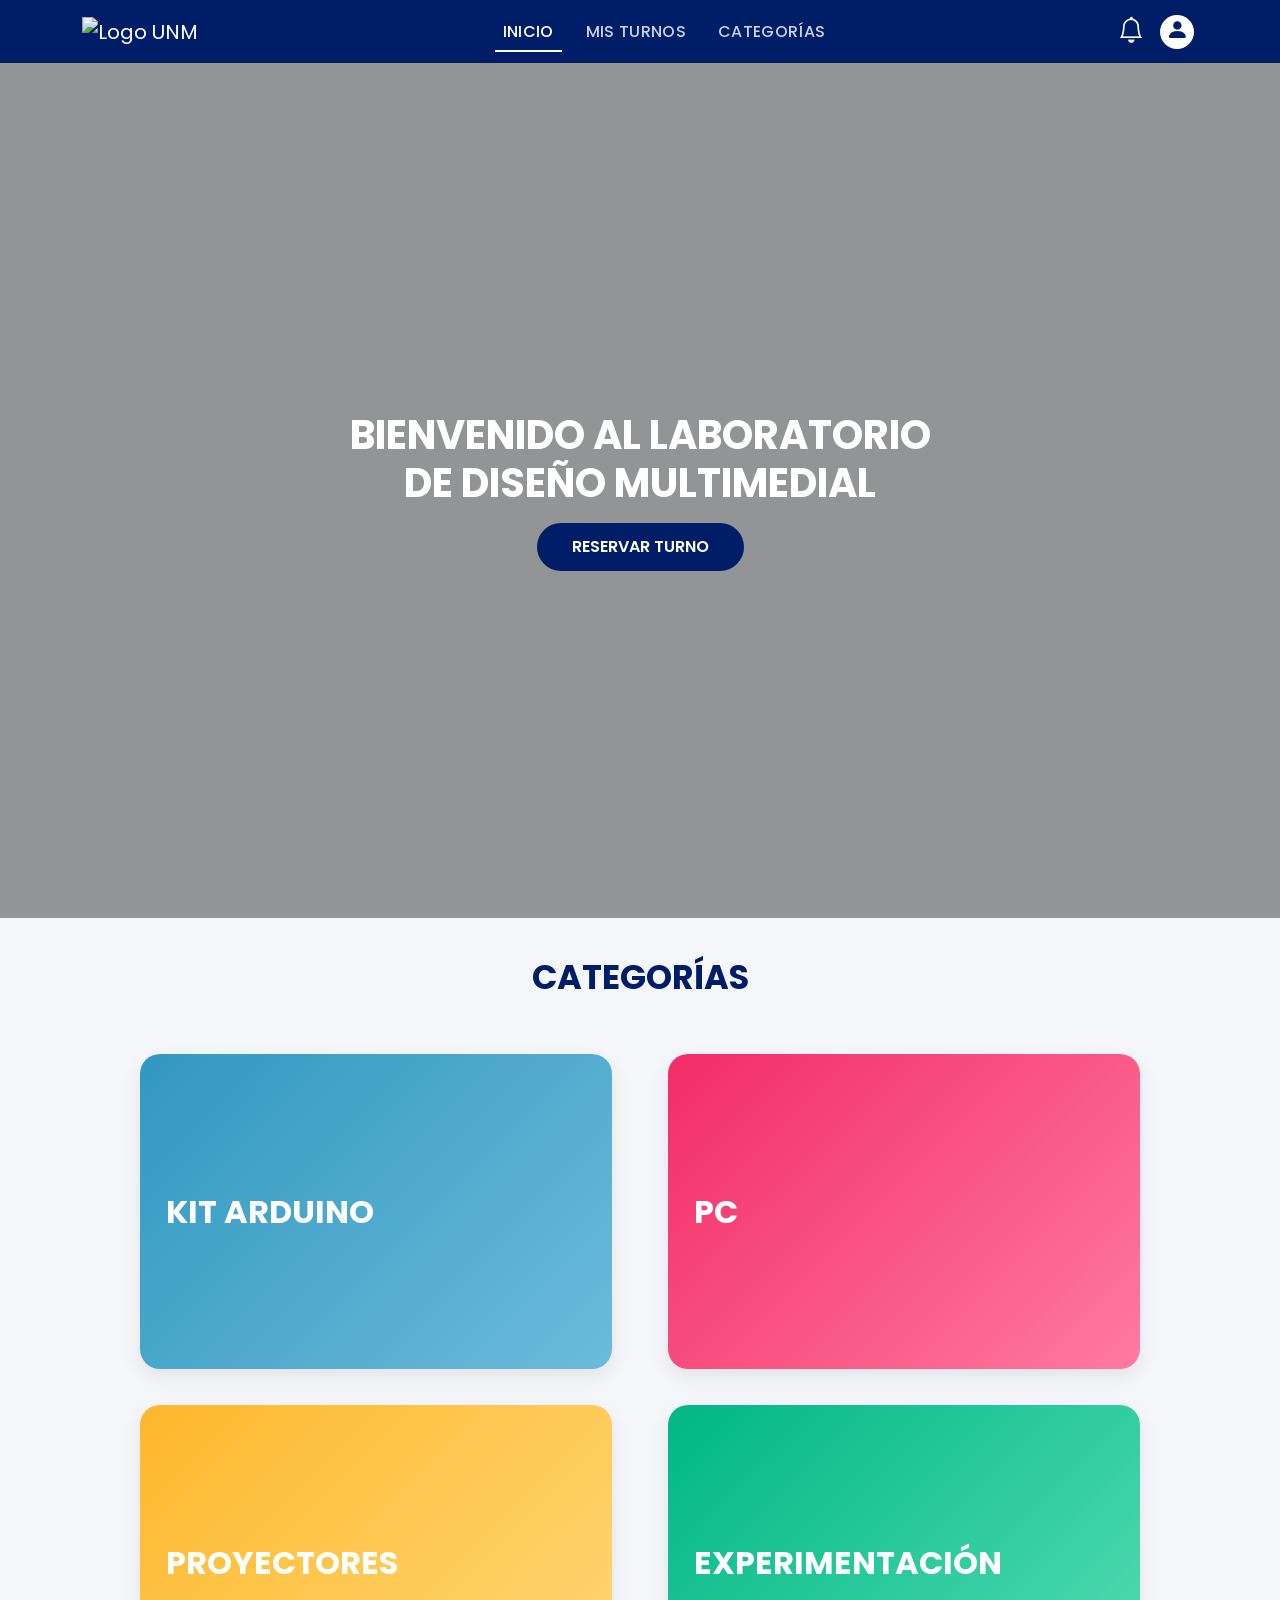
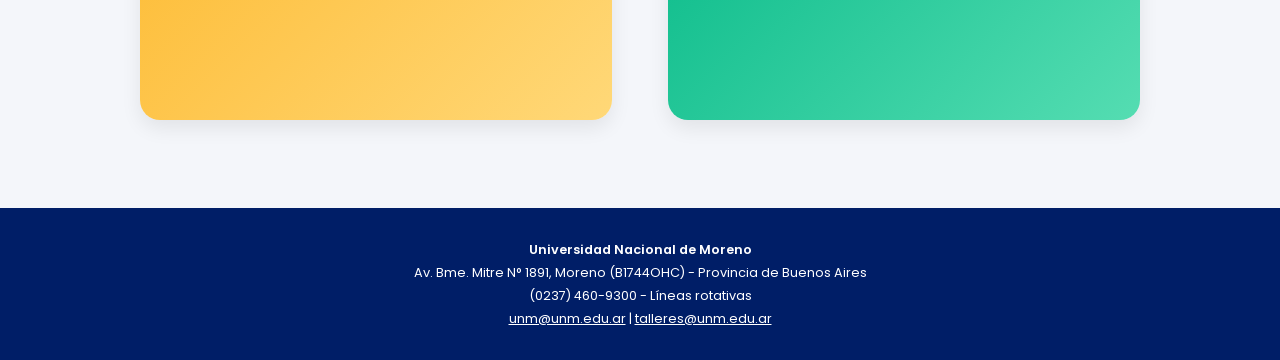
==== index.html @ c39b9533 "Add files via upload" ====
<!DOCTYPE html>
<html lang="es">

<head>
    <meta charset="UTF-8">
    <meta name="viewport" content="width=device-width, initial-scale=1.0">
    <!-- CSS de Bootstrap 5.3 -->
    <link href="https://cdn.jsdelivr.net/npm/bootstrap@5.3.3/dist/css/bootstrap.min.css" rel="stylesheet"
        integrity="sha384-QWTKZyjpPEjISv5WaRU9OFeRpok6YctnYmDr5pNlyT2bRjXh0JMhjY6hW+ALEwIH" crossorigin="anonymous">
    <!-- Bootstrap Icons -->
    <link rel="stylesheet" href="https://cdn.jsdelivr.net/npm/bootstrap-icons@1.11.3/font/bootstrap-icons.min.css">
    <!-- Tu archivo CSS personalizado -->
    <link rel="stylesheet" href="style.css">
    <link rel="preconnect" href="https://fonts.googleapis.com">
    <link rel="preconnect" href="https://fonts.gstatic.com" crossorigin>
    <link href="https://fonts.googleapis.com/css2?family=Poppins:wght@300;400;500;600;700&display=swap"
        rel="stylesheet">

    <title>UNM Talleres</title>
</head>

<body>

    <!-- Navbar principal -->
    <nav class="navbar navbar-expand-lg navbar-dark bg-primary">
        <div class="container">
            <!-- 1. Logo -->
            <a class="navbar-brand" href="index.html">
                <img src="img/logo-01.webp" alt="Logo UNM" class="logo">
            </a>

            <!-- Iconos de notificaciones y usuario: quedan fuera del menú hamburguesa -->
            <div class="nav-iconos d-flex align-items-center ms-auto order-lg-3">
                <!-- Notificaciones -->
                <div class="dropdown" id="dropdownNotif">
                    <button type="button" class="nav-link dropdown-toggle position-relative d-flex align-items-center text-white" id="btnCampana" data-bs-toggle="dropdown" data-bs-auto-close="outside"
                        aria-expanded="false" aria-label="Notificaciones">
                        <i class="bi bi-bell icono-notificacion"></i>
                        <span class="badge-notif d-none" id="badgeNotif">0</span>
                    </button>
                    <div class="dropdown-menu dropdown-menu-end menu-notificaciones">
                        <div class="notif-cabecera">
                            <span>Notificaciones</span>
                            <button type="button" id="btnBorrarNotif" class="btn-borrar-notif">Borrar todas</button>
                        </div>
                        <div id="listaNotif" class="notif-lista"></div>
                    </div>
                </div>

                <!-- Usuario -->
                <div class="dropdown">
                    <button type="button" class="nav-link dropdown-toggle d-flex align-items-center text-white"
                        data-bs-toggle="dropdown" aria-expanded="false" aria-label="Menú de usuario">
                        <!-- Ícono de perfil dentro de un círculo -->
                        <div class="user-circle">
                            <i class="bi bi-person-fill icono-perfil"></i>
                        </div>
                    </button>
                    <ul class="dropdown-menu dropdown-menu-end">
                        <li><span class="dropdown-item disabled" aria-disabled="true">Editar perfil (próximamente)</span></li>
                        <li>
                            <hr class="dropdown-divider">
                        </li>
                        <li><a class="dropdown-item" href="./inicio/inicio.html" data-cerrar-sesion>Cerrar Sesión</a></li>
                    </ul>
                </div>
            </div>

            <!-- Botón hamburguesa para dispositivos móviles -->
            <button class="navbar-toggler ms-2" type="button" data-bs-toggle="collapse" data-bs-target="#navbarNav"
                aria-controls="navbarNav" aria-expanded="false" aria-label="Abrir menú de navegación">
                <span class="navbar-toggler-icon"></span>
            </button>

            <div class="collapse navbar-collapse" id="navbarNav">
                <!-- Enlaces principales (Centrados) -->
                <ul class="navbar-nav gap-3 mx-auto mb-2 mb-lg-0">
                    <li class="nav-item">
                        <a class="nav-link opcion-nav" href="index.html" aria-current="page">INICIO</a>
                    </li>
                    <li class="nav-item">
                        <a class="nav-link opcion-nav" href="turnos.html">MIS TURNOS</a>
                    </li>
                    <li class="nav-item">
                        <a class="nav-link opcion-nav" href="#categorias">CATEGORÍAS</a>
                    </li>
                </ul>
            </div>
        </div>
    </nav>
    <header>
        <!-- Seccion Hero con imagen de fondo y texto superpuesto -->
        <div class="hero-section">
            <div class="container text-center text-white">
                <h1 class="fw-bold mb-3">BIENVENIDO AL LABORATORIO <br>DE DISEÑO MULTIMEDIAL</h1>
                <a href="#categorias" class="btn btn-custom-reservar">RESERVAR TURNO</a>
            </div>
        </div>
    </header>

    <main class="container my-4 pb-3 pt-3" id="categorias">
        <div class="row mb-5">
            <div class="col-12 text-center">
                <h2>CATEGORÍAS</h2>
            </div>
        </div>

        <!-- Las 4 cards se generan desde javascript.js (CATEGORIAS) -->
        <div class="row g-3 g-lg-4 justify-content-center cat-grilla" id="contenedor-categorias"></div>
    </main>

    <!-- Modal / Pop-up de Reserva
         Pasos: Turno → (Insumos, solo Experimentación) → Términos → Confirmación -->
    <div class="modal fade" id="modalReserva" tabindex="-1" aria-labelledby="modal-titulo" aria-hidden="true">
        <div class="modal-dialog modal-dialog-centered modal-lg">
            <div class="modal-content border-0 shadow-lg" style="border-radius: 20px; padding: 20px;">

                <div class="modal-header border-0 pb-0">
                    <ol class="stepper list-unstyled d-flex flex-wrap gap-3 mb-0" id="stepper"></ol>
                    <button type="button" class="btn-close" data-bs-dismiss="modal" aria-label="Cerrar"></button>
                </div>

                <div class="modal-body">

                    <!-- PASO: día, horario y cantidad -->
                    <div id="paso-turno">
                        <div class="row align-items-center g-4">
                            <!-- Acá se inserta la imagen de la categoría -->
                            <div class="col-md-4">
                                <div id="modal-imagen"></div>
                            </div>

                            <div class="col-md-8">
                                <h3 id="modal-titulo" class="modal-titulo-cat"></h3>
                                <p id="modal-descripcion" class="modal-descripcion"></p>

                                <label for="input-fecha" class="etiqueta-modal">Fecha</label>
                                <input type="date" id="input-fecha" class="form-control">
                                <p id="modal-dias" class="text-secondary small mt-1 mb-3"></p>

                                <p class="etiqueta-modal">Horario</p>
                                <div id="modal-horarios" class="grilla-horarios"></div>
                                <p id="aviso-fecha" class="text-danger small mt-2 mb-0 d-none" role="alert"></p>

                                <!-- Cantidad: solo Kit Arduino, PC y Proyectores -->
                                <div id="bloque-cantidad" class="d-none mt-3">
                                    <p class="etiqueta-modal">Cantidad</p>
                                    <div class="d-flex align-items-center flex-wrap gap-3">
                                        <div id="controles-cantidad" class="cantidad-controles">
                                            <button type="button" id="btn-menos" class="btn-cant" aria-label="Menos">−</button>
                                            <span id="cantidad-valor" class="cantidad-valor">1</span>
                                            <button type="button" id="btn-mas" class="btn-cant" aria-label="Más">+</button>
                                        </div>
                                        <span id="cantidad-ayuda" class="text-secondary small"></span>
                                    </div>
                                </div>
                            </div>
                        </div>
                        <div class="text-end mt-3">
                            <button type="button" id="btn-continuar" class="btn btn-elegir px-5 py-2" disabled>CONTINUAR</button>
                        </div>
                    </div>

                    <!-- PASO EXTRA: carrito de insumos (solo Experimentación) -->
                    <div id="paso-insumos" class="d-none">
                        <h4 class="fw-bold mb-1" style="color: var(--color-texto);">Elegí tus insumos</h4>
                        <p class="text-secondary small mb-3">Mostramos lo que está libre en el horario que elegiste.</p>

                        <div class="row g-3 mb-3" id="insumos-lista"></div>

                        <div class="carrito-barra mb-4">
                            <div class="d-flex align-items-center gap-2 mb-2">
                                <i class="bi bi-box-seam"></i>
                                <strong>Tus insumos</strong>
                                <span id="carrito-total" class="ms-auto small text-secondary"></span>
                            </div>
                            <div id="carrito-resumen" class="d-flex flex-wrap gap-2 small"></div>
                        </div>

                        <div class="d-flex flex-wrap justify-content-center gap-3">
                            <button type="button" id="btn-volver-insumos" class="btn btn-outline-dark rounded-pill px-4 py-2 fw-semibold">VOLVER</button>
                            <button type="button" id="btn-continuar-insumos" class="btn btn-elegir w-auto px-5 py-2" disabled>CONTINUAR</button>
                        </div>
                    </div>

                    <!-- PASO: términos y condiciones -->
                    <div id="paso-terminos" class="d-none">
                        <h4 class="fw-bold mb-3" style="color: var(--color-texto);">Términos y condiciones</h4>

                        <div id="resumen-reserva" class="resumen-turno mb-3"></div>

                        <div class="terminos-box mb-3" tabindex="0" aria-label="Términos y condiciones de uso">
                            <ol class="mb-0 ps-3">
                                <li>El turno es personal e intransferible y corresponde únicamente a los equipos, fecha y franja horaria elegidos.</li>
                                <li>Presentate en el taller con tu credencial de estudiante. Pasados 15 minutos del inicio sin presentarte, el turno se cancela y los equipos quedan libres.</li>
                                <li>Si no podés asistir, cancelá el turno con al menos 2 horas de anticipación desde "Mis turnos" para que otra persona pueda usarlos.</li>
                                <li>Los equipos deben usarse solo para actividades académicas. No está permitido modificarlos ni desarmarlos.</li>
                                <li>Los equipos se usan y se devuelven dentro del taller, completos y en el mismo estado en que se entregaron.</li>
                                <li>No se permite consumir comida ni bebida en el taller. Dejá el puesto ordenado al retirarte.</li>
                                <li>Ante daños o faltantes por mal uso, el usuario deberá responder según el reglamento de la Universidad.</li>
                                <li>El uso reiterado de turnos sin asistir puede derivar en restricciones temporales para reservar.</li>
                            </ol>
                        </div>

                        <div class="form-check mb-4">
                            <input class="form-check-input" type="checkbox" id="check-terminos">
                            <label class="form-check-label" for="check-terminos">
                                Leí y acepto los términos y condiciones.
                            </label>
                        </div>

                        <div class="d-flex flex-wrap justify-content-center gap-3">
                            <button type="button" id="btn-volver" class="btn btn-outline-dark rounded-pill px-4 py-2 fw-semibold">VOLVER</button>
                            <button type="button" id="btn-confirmar" class="btn btn-elegir w-auto px-5 py-2" disabled>CONFIRMAR TURNO</button>
                        </div>
                    </div>

                    <!-- PASO: turno confirmado -->
                    <div id="paso-confirmado" class="d-none text-center py-3">
                        <i class="bi bi-check-circle-fill icono-exito"></i>
                        <h3 class="fw-bold mt-2 mb-1" style="color: var(--color-principal);">¡Tu turno ha sido reservado!</h3>
                        <p class="text-secondary mb-4">Para asistir, confirmá el turno desde "Mis turnos". Guardá estos datos.</p>

                        <div id="ok-resumen" class="resumen-turno text-start d-inline-block mb-4"></div>

                        <div class="d-flex flex-wrap justify-content-center gap-3">
                            <button type="button" class="btn btn-outline-dark rounded-pill px-4 py-2 fw-semibold" data-bs-dismiss="modal">CERRAR</button>
                            <a href="turnos.html" class="btn btn-elegir w-auto px-5 py-2">VER MIS TURNOS</a>
                        </div>
                    </div>

                </div>
            </div>
        </div>
    </div>

    <!-- FOOTER -->
    <footer class="mt-5 footer-talleres text-center">
        <p class="fw-semibold mb-1">Universidad Nacional de Moreno</p>
        <p class="mb-1">Av. Bme. Mitre N° 1891, Moreno (B1744OHC) - Provincia de Buenos Aires</p>
        <p class="mb-1">(0237) 460-9300 - Líneas rotativas</p>
        <p class="mb-0"><a href="mailto:unm@unm.edu.ar">unm@unm.edu.ar</a> | <a
                href="mailto:talleres@unm.edu.ar">talleres@unm.edu.ar</a></p>
    </footer>

    <script src="javascript.js"></script>
    <!-- JS Bundle de Bootstrap 5.3 -->
    <script src="https://cdn.jsdelivr.net/npm/bootstrap@5.3.3/dist/js/bootstrap.bundle.min.js"
        integrity="sha384-YvpcrYf0tY3lHB60NNkmXc5s9fDVZLESaAA55NDzOxhy9GkcIdslK1eN7N6jIeHz"
        crossorigin="anonymous"></script>

    <script src="navbar.js"></script>
</body>

</html>
---- style.css ----
:root {
    /* Principales */
    --color-principal: #001E67;
    --color-negro: #000000;
    --color-blanco: #FFFFFF;

    /* Secundarios */
    --color-celeste: #3298C0;
    --color-rosa: #F22D67;
    --color-amarillo: #FDB82C;
    --color-verde: #01B785;
    --color-naranja: #FE6600;

    /* Semánticos */
    --color-info: #5C93FF;
    --color-error: #FF5556;
    --color-exito: #50CC55;

    /* Neutros */
    --color-texto: #0E0C34;
    --color-subtexto: #667799;
    --color-input: #A5AB82;
    --color-bg-1: #F4F6FA;
    --color-bg-2: #F8F8F8;
}

body {
    font-family: 'Poppins', sans-serif;
    background-color: var(--color-bg-1);
}

.navbar {
    background-color: var(--color-principal) !important;
}

.opcion-nav {
    font-weight: 500;
    font-size: 1.3rem;
}

/* Ajuste proporcional para el logo */
.logo {
    width: 100px;
    height: auto;
    object-fit: contain;
}

/* Color para el ícono de la campana */
.icono-notificacion {
    color: var(--color-blanco);
    font-size: 40px !important;
}

/* Estilo del círculo para el ícono de perfil */
.user-circle {
    width: 40px;
    height: 40px;
    background-color: var(--color-blanco);
    border-radius: 50%;
    display: flex;
    align-items: center;
    justify-content: center;
    transition: background-color 0.3s ease;
}

.user-circle .icono-perfil {
    color: var(--color-principal);
    font-size: 2rem;
}

/* Quita la flecha por defecto de los dropdowns en la barra de navegación */
.navbar .dropdown-toggle::after {
    display: none !important;
}

.banner {
    width: 100vw;
    height: auto;
}

.hero-section {
    background: linear-gradient(rgba(0, 0, 0, 0.4), rgba(0, 0, 0, 0.4)), url('img/Imagen fondo.webp');
    background-size: cover;
    background-position: center;
    height: 95vh;
    display: flex;
    align-items: center;
    justify-content: center;
}


/* Estilo para el botón de reservar en el Hero */
.btn-custom-reservar {
    background-color: var(--color-principal) !important;
    color: var(--color-blanco) !important;
    border: none !important;
    padding: 12px 35px;
    font-weight: 600;
    border-radius: 50px;
    text-decoration: none;
    transition: all 0.3s ease;
}

.btn-custom-reservar:hover {
    background-color: var(--color-principal) !important;
    color: var(--color-blanco) !important;
    transform: translateY(-3px);
}

h2 {
    font-weight: 700;
    color: var(--color-principal);
    font-size: 3rem !important;
    text-align: center;
}

/* Estilos para las tarjetas de categorías */
.categoria-card {
    display: inline-flex;
    flex-direction: column;
    align-items: center;
    transition: transform 0.3s ease;
}

.categoria-card:hover {
    transform: translateY(-5px);
}

.icono-box {
    width: 120px;
    height: 120px;
    border-radius: 50%;
    display: flex;
    align-items: center;
    justify-content: center;
    margin-bottom: 12px;
}

.categoria-icono {
    width: 100%;
    height: 100%;
    object-fit: contain;
}

.categoria-texto {
    color: var(--color-subtexto);
    font-weight: 500;
    font-size: 1.1rem;
    margin: 0;
}

.categoria-card:hover .categoria-texto {
    color: var(--color-principal);
}

/* Estilo general de la tarjeta de computadora */
.taller-card {
    background-color: var(--color-blanco);
    border: 2px solid #000000;
    border-radius: 20px;
    box-shadow: 0 8px 20px rgba(0, 0, 0, 0.05);
    transition: transform 0.3s ease, box-shadow 0.3s ease;
}

.taller-card:hover {
    transform: translateY(-5px);
    box-shadow: 0 12px 25px rgba(0, 0, 0, 0.1);
}

.img-computadora {
    width: 100%;
    height: 200px;
    object-fit: cover;
    border-radius: 12px;
}

.badge-disponible {
    border: 2px solid var(--color-principal);
    color: var(--color-principal);
    background-color: transparent;
    font-weight: 600;
    padding: 6px 16px;
    border-radius: 50px;
}

.mini-icono-box {
    width: 35px;
    height: 35px;
    border-radius: 50%;
    display: flex;
    align-items: center;
    justify-content: center;
}

.mini-icono {
    width: 40px;
    height: 40px;
    object-fit: contain;
}

.tag-software {
    border: 1px solid #ced4da;
    color: var(--color-subtexto);
    background-color: transparent;
    font-size: 0.85rem;
    padding: 5px 12px;
    border-radius: 50px;
    font-weight: 500;
}

.btn-elegir {
    font-size: 1.8rem;
    background-color: var(--color-principal);
    color: var(--color-blanco);
    border-radius: 50px;
    font-weight: 700;
    padding: 10px;
    width: 100%;
    transition: background-color 0.3s ease;
}

.btn-elegir:hover {
    background-color: var(--color-principal);
    color: var(--color-blanco);
}

/* Paginación */
.pagination .page-item.active .page-link {
    background-color: var(--color-principal);
    border-color: var(--color-principal);
    color: var(--color-blanco);
    /* ¡Agrega esta línea para que el número sea blanco! */
}

.pagination .page-link {
    color: var(--color-principal);
    cursor: pointer;
}

.pagination .page-link:hover {
    color: var(--color-celeste);
}

/* ================= ESTILOS PARA ESTADO NO DISPONIBLE ================= */

/* Badge de No Disponible */
.badge-no-disponible {
    border: 2px solid var(--color-error);
    /* Puedes usar --color-error o un gris tipo #999999 */
    color: var(--color-error);
    background-color: transparent;
    font-weight: 600;
    padding: 6px 16px;
    border-radius: 50px;
}

/* Botón cuando la computadora no está disponible */
.btn-no-disponible {
    background-color: #cccccc !important;
    /* Color gris de deshabilitado */
    color: #666666 !important;
    border-radius: 50px;
    font-weight: 700;
    padding: 10px;
    width: 100%;
    border: none;
    cursor: not-allowed;
}

.footer-talleres {
    background: var(--color-principal);
    color: #fff;
    padding: 2rem 1rem;
    font-size: .8rem;
}

.footer-talleres a {
    color: #fff;
}

:focus-visible {
    outline: 3px solid var(--color-amarillo);
    outline-offset: 2px;
}

/* ================= FILTRO DE CATEGORÍAS ================= */
.categoria-card {
    cursor: pointer;
}

.categoria-card .icono-box {
    transition: box-shadow 0.3s ease, background-color 0.3s ease;
}

.categoria-card.activa .icono-box {
    box-shadow: 0 0 0 4px var(--color-principal);
    background-color: var(--color-blanco);
}

.categoria-card.activa .categoria-texto {
    color: var(--color-principal);
    font-weight: 700;
}

.barra-filtro {
    background-color: var(--color-blanco);
    border: 1px solid #dde3ee;
    border-radius: 50px;
    padding: 10px 20px;
    color: var(--color-texto);
}

/* ================= POP UP DE RESERVA ================= */
.stepper .paso {
    display: flex;
    align-items: center;
    gap: 6px;
    font-size: 0.85rem;
    font-weight: 500;
    color: var(--color-subtexto);
}

.stepper .paso span {
    width: 24px;
    height: 24px;
    border-radius: 50%;
    border: 2px solid var(--color-subtexto);
    display: inline-flex;
    align-items: center;
    justify-content: center;
    font-size: 0.75rem;
    font-weight: 600;
}

.stepper .paso.activo,
.stepper .paso.hecho {
    color: var(--color-principal);
}

.stepper .paso.activo span,
.stepper .paso.hecho span {
    background-color: var(--color-principal);
    border-color: var(--color-principal);
    color: var(--color-blanco);
}

/* Personalización del input de fecha */
#input-fecha {
    border-color: var(--color-principal);
    background-color: var(--color-blanco);
}

#input-fecha:focus {
    border-color: var(--color-celeste);
    box-shadow: 0 0 0 0.25rem rgba(50, 152, 192, 0.25);
}

/* Cambiar el color del ícono del calendario en navegadores compatibles */
::-webkit-calendar-picker-indicator {
    filter: invert(15%) sepia(85%) saturate(3000%) hue-rotate(210deg);
    /* Se adapta al tono azul principal */
    cursor: pointer;
}

.horario-elegido {
    background-color: var(--color-principal) !important;
    border-color: var(--color-principal) !important;
    color: var(--color-blanco) !important;
}

.horario-ocupado {
    border: 1px solid #ced4da;
    color: #9aa3b5;
    background-color: #f1f3f7;
    text-decoration: line-through;
}

#modalReserva .btn-elegir {
    font-size: 1.2rem;
}

#modalReserva .btn-elegir:disabled {
    background-color: #cccccc;
    color: #666666;
    border-color: #cccccc;
}

.terminos-box {
    max-height: 220px;
    overflow-y: auto;
    border: 1px solid #dde3ee;
    border-radius: 12px;
    padding: 16px;
    font-size: 0.9rem;
    color: var(--color-texto);
    background-color: var(--color-bg-2);
}

.terminos-box li+li {
    margin-top: 8px;
}

.resumen-turno {
    background-color: var(--color-bg-1);
    border-radius: 12px;
    padding: 14px 18px;
    color: var(--color-texto);
}

.resumen-turno div+div {
    margin-top: 6px;
}

.resumen-turno i {
    color: var(--color-principal);
    margin-right: 6px;
}

.icono-exito {
    font-size: 5rem;
    color: var(--color-exito);
}

/* ================= MIS TURNOS ================= */
.turnos-tabs .btn-tab {
    background-color: var(--color-blanco);
    color: var(--color-principal);
    border: 2px solid var(--color-principal);
    border-radius: 50px;
    padding: 10px 28px;
    font-weight: 600;
    font-size: 1.1rem;
    transition: background-color 0.3s ease, color 0.3s ease;
}

.turnos-tabs .btn-tab.activa {
    background-color: var(--color-principal);
    color: var(--color-blanco);
}

.turnos-tabs .cuenta {
    display: inline-block;
    min-width: 24px;
    margin-left: 6px;
    padding: 0 7px;
    border-radius: 50px;
    background-color: var(--color-principal);
    color: var(--color-blanco);
    font-size: 0.85rem;
}

.turnos-tabs .btn-tab.activa .cuenta {
    background-color: var(--color-blanco);
    color: var(--color-principal);
}

.turno-datos li {
    color: var(--color-texto);
    margin-bottom: 6px;
}

.turno-datos i {
    color: var(--color-principal);
    margin-right: 8px;
}

.btn-turno {
    background-color: var(--color-principal);
    color: var(--color-blanco);
    border-radius: 50px;
    font-weight: 700;
    padding: 10px 20px;
    border: 2px solid var(--color-principal);
}

.btn-turno:hover,
.btn-turno:focus {
    background-color: var(--color-principal);
    color: var(--color-blanco);
}

.btn-turno-sec {
    background-color: transparent;
    color: var(--color-principal);
    border: 2px solid var(--color-principal);
    border-radius: 50px;
    font-weight: 600;
    padding: 8px 20px;
}

.btn-turno-sec:hover {
    background-color: var(--color-principal);
    color: var(--color-blanco);
}

.btn-turno-sec:disabled {
    border-color: #ced4da;
    color: var(--color-subtexto);
    background-color: transparent;
}

.btn-icono {
    width: 46px;
    height: 46px;
    flex-shrink: 0;
    border-radius: 50%;
    border: 2px solid var(--color-principal);
    color: var(--color-principal);
    background-color: transparent;
    display: inline-flex;
    align-items: center;
    justify-content: center;
    font-size: 1.2rem;
    padding: 0;
}

.btn-icono:hover {
    background-color: var(--color-principal);
    color: var(--color-blanco);
}

.btn-peligro {
    background-color: var(--color-error);
    border: 2px solid var(--color-error);
    color: var(--color-blanco);
}

.btn-peligro:hover {
    background-color: #e04445;
    border-color: #e04445;
    color: var(--color-blanco);
}

.badge-en-curso {
    border: 2px solid var(--color-verde);
    color: var(--color-verde);
    background-color: transparent;
    font-weight: 600;
    padding: 6px 16px;
    border-radius: 50px;
}

.badge-finalizado {
    border: 2px solid var(--color-subtexto);
    color: var(--color-subtexto);
    background-color: transparent;
    font-weight: 600;
    padding: 6px 16px;
    border-radius: 50px;
}

.icono-alerta {
    font-size: 4.5rem;
    color: var(--color-amarillo);
}

.vacio-icono {
    font-size: 4rem;
    color: var(--color-subtexto);
}

/* ================= CARDS HORIZONTALES DE TURNOS ================= */
.titulo-seccion {
    font-weight: 600;
    font-size: 1.5rem;
    color: var(--color-texto);
    margin-bottom: 14px;
}

.lista-turnos {
    display: flex;
    flex-direction: column;
    gap: 24px;
}

.turno-card {
    display: flex;
    gap: 32px;
    background-color: var(--color-blanco);
    border: 3px solid var(--color-texto);
    border-radius: 40px;
    padding: 22px 36px 22px 32px;
}

.turno-img {
    flex: 0 0 150px;
    width: 150px;
    height: 150px;
    border-radius: 18px;
    object-fit: cover;
    background-color: var(--color-principal);
    align-self: center;
}

.turno-cuerpo {
    flex: 1;
    display: flex;
    flex-direction: column;
    justify-content: space-between;
    min-width: 0;
}

.turno-cabecera {
    display: flex;
    justify-content: space-between;
    align-items: flex-start;
    gap: 12px;
}

.turno-titulo {
    font-weight: 600;
    font-size: 1.35rem;
    color: var(--color-texto);
    margin: 0;
}

.turno-datos {
    margin: 10px 0 14px;
}

.turno-datos li {
    font-weight: 600;
    font-size: 0.9rem;
    color: var(--color-texto);
    margin-bottom: 6px;
}

.turno-datos i {
    color: var(--color-texto);
    margin-right: 8px;
    font-size: 1.05rem;
}

.btn-descarga {
    background: none;
    border: none;
    color: var(--color-texto);
    font-size: 2rem;
    line-height: 1;
    padding: 0;
}

.btn-descarga:hover {
    color: var(--color-celeste);
}

.turno-acciones {
    display: flex;
    flex-wrap: wrap;
    gap: 16px;
    margin-top: auto;
}

.btn-accion {
    flex: 1 1 140px;
    max-width: 200px;
    border-radius: 50px;
    border: 2px solid transparent;
    font-size: 0.78rem;
    font-weight: 700;
    padding: 10px 14px;
    text-transform: uppercase;
}

.btn-accion-principal {
    background-color: var(--color-principal);
    border-color: var(--color-principal);
    color: var(--color-blanco);
}

.btn-accion-principal:hover {
    background-color: #00164d;
    border-color: #00164d;
    color: var(--color-blanco);
}

.btn-accion-detalle {
    background-color: transparent;
    border-color: var(--color-celeste);
    color: var(--color-celeste);
}

.btn-accion-detalle:hover {
    background-color: var(--color-celeste);
    border-color: var(--color-celeste);
    color: var(--color-blanco);
}

.btn-accion-cancelar {
    background-color: var(--color-error);
    border-color: var(--color-error);
    color: var(--color-blanco);
}

.btn-accion-cancelar:hover {
    background-color: var(--color-error);
    border-color: var(--color-error);
    color: var(--color-blanco);
}

.btn-accion-ok:disabled {
    background-color: transparent;
    border-color: var(--color-exito);
    color: var(--color-exito);
    opacity: 1;
}

.badge-pendiente {
    border: 2px solid var(--color-amarillo);
    color: #a87300;
    background-color: transparent;
    font-weight: 600;
    padding: 5px 14px;
    border-radius: 50px;
}

@media (max-width: 767.98px) {
    .turno-card {
        flex-direction: column;
        gap: 18px;
        border-radius: 28px;
        padding: 20px;
    }

    .turno-img {
        flex-basis: auto;
        width: 100%;
        max-width: 220px;
        height: 150px;
    }

    .btn-accion {
        max-width: none;
    }
}

/* ---------- Fondo ---------- */
.login-fondo {
    /* 👉 Cambiá esta ruta por tu imagen de fondo */
    --imagen-fondo: url('./img/fondo-inicio.webp');

    min-height: calc(100vh - 72px);
    /* alto de pantalla menos la navbar */
    display: flex;
    align-items: center;
    justify-content: center;
    padding: 2rem 1rem;
    position: relative;
    background-color: #6b6f7a;
    /* color de respaldo si la imagen no carga */
    background-image: var(--imagen-fondo);
    background-size: cover;
    background-position: center;
    background-repeat: no-repeat;
}

/* Capa azul/gris translúcida sobre la imagen, como en el diseño */
.login-fondo::before {
    content: '';
    position: absolute;
    inset: 0;
    background: rgba(0, 30, 103, 0.35);
}

/* ---------- Tarjeta ---------- */
.login-card {
    position: relative;
    /* queda por encima de la capa translúcida */
    width: 100%;
    max-width: 465px;
    background-color: var(--color-blanco);
    border-radius: 60px;
    padding: 3rem 1.75rem 2.25rem;
    box-shadow: 0 12px 30px rgba(0, 0, 0, 0.45);
}

/* ---------- Campos ---------- */
.campo {
    margin-bottom: 1.25rem;
}

.campo-label {
    display: block;
    font-weight: 600;
    font-size: 1.05rem;
    color: var(--color-negro);
    margin: 0 0 0.35rem 0.5rem;
}

.campo-input {
    width: 100%;
    height: 58px;
    padding: 0 1.25rem;
    font-family: 'Poppins', sans-serif;
    font-size: 1.05rem;
    color: var(--color-texto);
    background-color: var(--color-blanco);
    border: 4px solid #A9B0BA;
    border-radius: 18px;
    outline: none;
    transition: border-color 0.2s ease, box-shadow 0.2s ease;
}

.campo-input:focus {
    border-color: var(--color-principal);
    box-shadow: 0 0 0 3px rgba(0, 30, 103, 0.15);
}

.campo-input.is-invalid {
    border-color: var(--color-error);
}

.campo-error {
    min-height: 1.25rem;
    margin: 0.25rem 0 0 0.5rem;
    font-size: 0.85rem;
    color: var(--color-error);
}

/* Contraseña + botón del ojito */
.campo-password {
    position: relative;
}

.campo-password .campo-input {
    padding-right: 3.25rem;
}

.btn-ojo {
    position: absolute;
    top: 50%;
    right: 1rem;
    transform: translateY(-50%);
    background: none;
    border: 0;
    padding: 0.25rem;
    font-size: 1.35rem;
    color: var(--color-subtexto);
    cursor: pointer;
}

.btn-ojo:hover {
    color: var(--color-principal);
}

/* ---------- Botón ---------- */
.btn-ingresar {
    text-decoration: none;
    width: 150% !important;
    /* Ocupa todo el ancho de su contenedor */
    max-width: 350px;
    /* Opcional: para que no crezca demasiado en pantallas grandes */
    height: 48px;
    padding: 10px;
    font-family: 'Poppins', sans-serif;
    font-weight: 600;
    font-size: 1.35rem;
    color: var(--color-blanco);
    background-color: var(--color-principal);
    border: 0;
    border-radius: 999px;
    cursor: pointer;
    transition: background-color 0.2s ease, transform 0.1s ease;
}

.btn-ingresar:hover {
    background-color: var(--color-principal);
}

.btn-ingresar:active {
    transform: scale(0.98);
}

.btn-ingresar:disabled {
    opacity: 0.7;
    cursor: wait;
}

.btn-ingresar-sm {
    font-size: 1rem;
    min-width: 180px;
}

/* ---------- Link recuperar ---------- */
.link-recuperar {
    font-size: 0.85rem;
    font-weight: 500;
    color: var(--color-negro);
    text-decoration: underline;
}

.link-recuperar:hover {
    color: var(--color-principal);
}

/* ---------- Modal recuperar ---------- */
.modal-recuperar {
    border-radius: 30px;
    padding: 0.75rem 0.75rem 1rem;
    font-family: 'Poppins', sans-serif;
}

.texto-ayuda {
    font-size: 0.9rem;
    color: var(--color-subtexto);
}

.icono-ok {
    font-size: 3.5rem;
    color: var(--color-verde);
}

/* ---------- Responsive ---------- */
@media (max-width: 480px) {
    .login-card {
        border-radius: 40px;
        padding: 2.25rem 1.25rem 1.75rem;
    }

    .campo-input {
        height: 52px;
    }
}


/* =====================================================================
   NAVBAR: iconos fuera del menú hamburguesa + notificaciones
   ===================================================================== */

.nav-iconos {
    gap: 0.5rem;
}

.nav-iconos .nav-link {
    padding: 0.25rem;
}

/* En pantallas chicas los iconos se achican un poco para que entren junto al logo y la hamburguesa */
@media (max-width: 991.98px) {
    .icono-notificacion {
        font-size: 32px !important;
    }

    .user-circle {
        width: 34px;
        height: 34px;
    }

    .user-circle .icono-perfil {
        font-size: 1.6rem;
    }
}

/* Globito rojo con la cantidad de notificaciones sin leer */
.badge-notif {
    position: absolute;
    top: -2px;
    right: -4px;
    min-width: 20px;
    height: 20px;
    padding: 0 5px;
    display: flex;
    align-items: center;
    justify-content: center;
    font-size: 0.7rem;
    font-weight: 600;
    line-height: 1;
    color: var(--color-blanco);
    background-color: var(--color-rosa);
    border: 2px solid var(--color-principal);
    border-radius: 999px;
}

/* Panel desplegable */
.menu-notificaciones {
    width: 350px;
    padding: 0;
    overflow: hidden;
    border: 0;
    border-radius: 16px;
    box-shadow: 0 8px 24px rgba(0, 0, 0, 0.25);
}

/* En celular el panel ocupa el ancho de la pantalla (la altura la ubica navbar.js) */
@media (max-width: 575.98px) {
    .menu-notificaciones {
        position: fixed !important;
        top: 72px !important;
        left: 0.5rem !important;
        right: 0.5rem !important;
        bottom: auto !important;
        width: auto;
        transform: none !important;
    }
}

.notif-cabecera {
    display: flex;
    align-items: center;
    justify-content: space-between;
    padding: 0.85rem 1rem;
    font-weight: 600;
    color: var(--color-texto);
    border-bottom: 1px solid var(--color-bg-1);
}

.btn-borrar-notif {
    padding: 0;
    font-family: 'Poppins', sans-serif;
    font-size: 0.8rem;
    font-weight: 500;
    color: var(--color-subtexto);
    background: none;
    border: 0;
    text-decoration: underline;
    cursor: pointer;
}

.btn-borrar-notif:hover {
    color: var(--color-principal);
}

.notif-lista {
    max-height: 380px;
    overflow-y: auto;
}

.notif-item {
    display: flex;
    gap: 0.75rem;
    padding: 0.8rem 1rem;
    border-bottom: 1px solid var(--color-bg-1);
}

.notif-item:last-child {
    border-bottom: 0;
}

.notif-item.no-leida {
    background-color: #EEF3FF;
}

.notif-icono {
    flex: none;
    width: 38px;
    height: 38px;
    display: flex;
    align-items: center;
    justify-content: center;
    font-size: 1.1rem;
    color: var(--color-blanco);
    border-radius: 50%;
}

.notif-icono.reserva      { background-color: var(--color-celeste); }
.notif-icono.confirmacion { background-color: var(--color-verde); }
.notif-icono.cancelacion  { background-color: var(--color-rosa); }
.notif-icono.reporte      { background-color: var(--color-naranja); }

.notif-titulo {
    font-size: 0.9rem;
    font-weight: 600;
    color: var(--color-texto);
}

.notif-texto {
    font-size: 0.8rem;
    color: var(--color-subtexto);
}

.notif-fecha {
    margin-top: 0.2rem;
    font-size: 0.72rem;
    color: var(--color-info);
}

.notif-vacio {
    padding: 2rem 1rem;
    text-align: center;
    color: var(--color-subtexto);
}

.notif-vacio i {
    font-size: 2rem;
}

.notif-vacio p {
    margin: 0.5rem 0 0;
    font-size: 0.9rem;
}

/* Aviso emergente que aparece cuando llega una notificación nueva */
.toast-notif-caja {
    position: fixed;
    top: 84px;
    right: 1rem;
    z-index: 2000; /* por encima de los pop ups */
    display: flex;
    flex-direction: column;
    gap: 0.5rem;
    width: 340px;
    max-width: calc(100vw - 2rem);
    pointer-events: none;
}

.toast-notif {
    display: flex;
    gap: 0.75rem;
    padding: 0.85rem 1rem;
    background-color: var(--color-blanco);
    border-radius: 16px;
    box-shadow: 0 8px 24px rgba(0, 0, 0, 0.25);
    opacity: 0;
    transform: translateX(30px);
    transition: opacity 0.3s ease, transform 0.3s ease;
}

.toast-notif.visible {
    opacity: 1;
    transform: translateX(0);
}

/* =====================================================================
   NUEVO: CATEGORÍAS (4 cards), IMÁGENES Y CARRITO
   ===================================================================== */

/* Colores por categoría (se usan en la card y en el pop up) */
.cat-celeste  { --cat-a: #3298C0; --cat-b: #6CBBDB; }
.cat-rosa     { --cat-a: #F22D67; --cat-b: #FF7AA0; }
.cat-amarillo { --cat-a: #FDB82C; --cat-b: #FFD878; }
.cat-verde    { --cat-a: #01B785; --cat-b: #55DDB2; }

.cat-grilla { max-width: 900px; margin-inline: auto; }

.cat-card {
    position: relative;
    display: block;
    width: 100%;
    min-height: 220px;
    padding: 24px 26px;
    border: 0;
    border-radius: 20px;
    overflow: hidden;
    text-align: left;
    color: var(--color-blanco);
    background: linear-gradient(135deg, var(--cat-a), var(--cat-b));
    box-shadow: 0 8px 20px rgba(0, 0, 0, 0.08);
    cursor: pointer;
    transition: transform 0.3s ease, box-shadow 0.3s ease;
}

.cat-card:hover {
    transform: translateY(-5px);
    box-shadow: 0 14px 26px rgba(0, 0, 0, 0.15);
}

.cat-card__titulo {
    display: block;
    max-width: 55%;
    font-weight: 700;
    font-size: clamp(1.5rem, 3.2vw, 2.1rem);
    line-height: 1.1;
}

.cat-card__meta {
    display: inline-block;
    margin-top: 12px;
    padding: 4px 12px;
    border-radius: 50px;
    background: rgba(255, 255, 255, 0.25);
    font-size: 0.8rem;
    font-weight: 600;
}

/* Recuadro de imagen: queda vacío hasta que exista el archivo */
.img-slot {
    position: relative;
    display: flex;
    align-items: center;
    justify-content: center;
    border: 2px dashed rgba(255, 255, 255, 0.7);
    border-radius: 16px;
    color: rgba(255, 255, 255, 0.85);
    overflow: hidden;
}

.img-slot__ph { font-size: 2rem; }

.img-slot img {
    position: absolute;
    inset: 0;
    width: 100%;
    height: 100%;
    object-fit: contain;
}

.img-slot.con-imagen { border-color: transparent; }
.img-slot.con-imagen .img-slot__ph { display: none; }

.img-slot--card {
    position: absolute;
    right: 18px;
    bottom: 14px;
    width: 46%;
    height: 70%;
}

.img-slot--modal {
    width: 100%;
    aspect-ratio: 1 / 1;
    background: linear-gradient(135deg, var(--cat-a), var(--cat-b));
}

.img-slot--item {
    width: 100%;
    aspect-ratio: 4 / 3;
    margin-bottom: 10px;
    background: var(--color-bg-1);
    border-color: #ced4da;
    color: var(--color-subtexto);
}

/* Selector de cantidad */
.cantidad-controles {
    display: inline-flex;
    align-items: center;
    gap: 14px;
    border: 2px solid var(--color-principal);
    border-radius: 50px;
    padding: 4px 8px;
}

.btn-cant {
    width: 32px;
    height: 32px;
    border: 0;
    border-radius: 50%;
    background: var(--color-principal);
    color: var(--color-blanco);
    font-size: 1.2rem;
    line-height: 1;
    font-weight: 600;
}

.btn-cant:disabled { background: #cccccc; color: #666666; cursor: not-allowed; }

.cantidad-valor {
    min-width: 24px;
    text-align: center;
    font-weight: 700;
    color: var(--color-principal);
}

/* Carrito de Experimentación */
.insumo-card {
    height: 100%;
    padding: 12px;
    border: 2px solid #dde3ee;
    border-radius: 16px;
    background: var(--color-blanco);
    text-align: center;
    transition: border-color 0.2s ease, box-shadow 0.2s ease;
}

.insumo-card.en-carrito {
    border-color: var(--color-principal);
    box-shadow: 0 0 0 3px rgba(0, 30, 103, 0.12);
}

.insumo-card.agotado { opacity: 0.6; }

.insumo-nombre {
    margin: 0;
    font-weight: 600;
    font-size: 0.95rem;
    color: var(--color-texto);
}

.insumo-stock {
    margin: 2px 0 10px;
    font-size: 0.8rem;
    color: var(--color-subtexto);
}

.insumo-card .cantidad-controles { justify-content: center; }

.btn-agregar {
    width: 100%;
    border: 2px solid var(--color-principal);
    border-radius: 50px;
    color: var(--color-principal);
    background: transparent;
    font-weight: 600;
    font-size: 0.85rem;
}

.btn-agregar:hover {
    background: var(--color-principal);
    color: var(--color-blanco);
}

.carrito-barra {
    background: var(--color-bg-1);
    border-radius: 12px;
    padding: 14px 18px;
    color: var(--color-texto);
}

.carrito-barra i { color: var(--color-principal); }

.chip-carrito {
    padding: 4px 12px;
    border-radius: 50px;
    background: var(--color-principal);
    color: var(--color-blanco);
    font-weight: 500;
}

@media (max-width: 575.98px) {
    .cat-card__titulo { max-width: 60%; }
}


/* ===== Cards de categoría: la imagen ocupa toda la card ===== */
.cat-card {
    display: flex;
    align-items: center;
    padding: 0 26px;
    min-height: 0;
    aspect-ratio: 3 / 2;
}

.cat-card__fallback {
    max-width: 55%;
    font-weight: 700;
    font-size: clamp(1.5rem, 3.2vw, 2.1rem);
    line-height: 1.1;
}

.cat-card__img {
    position: absolute;
    inset: 0;
    width: 100%;
    height: 100%;
    object-fit: cover;
    display: block;
}

.cat-card.con-imagen .cat-card__fallback { display: none; }


/* ===== Categorías del inicio: ocupan el contenedor, con más separación ===== */
.cat-grilla { max-width: none; }

/* ===== Pop up de reserva (diseño del mockup) ===== */
#modalReserva .modal-dialog { max-width: 880px; }

#modalReserva .modal-content {
    background-color: var(--color-bg-2);
    border-radius: 24px !important;
    padding: 24px 28px !important;
    box-shadow: 0 8px 24px rgba(0, 0, 0, 0.3) !important;
}

#modalReserva .modal-header { padding: 0 0 16px; }

#modalReserva .stepper { gap: 20px !important; }
#modalReserva .stepper .paso { font-size: 1.1rem; gap: 8px; }
#modalReserva .stepper .paso span { width: 28px; height: 28px; font-size: 0.85rem; }

#modalReserva .modal-body { padding: 0; }

#modalReserva .img-slot--modal { border-radius: 16px; }

.modal-titulo-cat {
    margin: 0 0 6px;
    font-weight: 700;
    font-size: clamp(1.8rem, 4vw, 2.4rem);
    line-height: 1.1;
    color: var(--color-principal);
}

.modal-descripcion {
    margin: 0 0 14px;
    font-size: 0.85rem;
    line-height: 1.35;
    color: var(--color-texto);
}

.etiqueta-modal {
    display: block;
    margin: 0 0 6px;
    font-weight: 600;
    font-size: 1.1rem;
    color: var(--color-texto);
}

#modalReserva #input-fecha {
    max-width: 300px;
    height: 38px;
    padding: 4px 16px;
    border: 1px solid #b9bfcb;
    border-radius: 50px;
    background-color: #f1f1f1;
    font-size: 0.9rem;
    color: var(--color-texto);
    box-shadow: none;
}

.grilla-horarios {
    display: grid;
    grid-template-columns: repeat(3, minmax(0, 1fr));
    gap: 10px 14px;
    max-width: 330px;
}

.grilla-horarios > p { grid-column: 1 / -1; }

#modalReserva .grilla-horarios .btn {
    padding: 8px 4px !important;
    border: 1.5px solid var(--color-principal);
    border-radius: 50px;
    background: transparent;
    color: var(--color-principal);
    font-size: 0.72rem;
    font-weight: 700;
    white-space: nowrap;
}

#modalReserva .grilla-horarios .btn:hover:not(:disabled) {
    background: rgba(0, 30, 103, 0.08);
}

#modalReserva .grilla-horarios .btn.horario-elegido {
    background-color: var(--color-principal) !important;
    color: var(--color-blanco) !important;
}

#modalReserva .grilla-horarios .btn.horario-ocupado {
    border-color: #ced4da;
    color: #9aa3b5;
    background-color: #f1f3f7;
}

#btn-continuar {
    font-size: 1.5rem !important;
    font-weight: 700;
    border-radius: 50px;
}

@media (max-width: 575.98px) {
    #modalReserva .modal-content { padding: 18px !important; }
    .grilla-horarios { max-width: none; }
}


/* ===== Pop up de reserva: sin scroll lateral y más alto ===== */
#modalReserva .modal-body {
    overflow-x: hidden;
    padding: 0 0.75rem 0.5rem; /* compensa el margen negativo de la grilla */
}

#modalReserva .modal-content { min-height: 480px; }

/* ===== Pop up de detalles ===== */
#modalDetalles .modal-dialog { max-width: 760px; }

#modalDetalles .modal-content {
    background-color: var(--color-bg-2);
    border-radius: 24px;
    padding: 24px 28px;
}

#modalDetalles .modal-header { padding: 0 0 16px; }
#modalDetalles .modal-body { padding: 0 0.75rem 0.5rem; overflow-x: hidden; }

.det-titulo-modal {
    margin: 0;
    font-weight: 700;
    font-size: clamp(1.4rem, 3.5vw, 2rem);
    color: var(--color-texto);
}

.det-img-box {
    position: relative;
    width: 100%;
    aspect-ratio: 1 / 1;
    border-radius: 16px;
    background: var(--color-bg-1);
    overflow: hidden;
}

.det-img-box img {
    position: absolute;
    inset: 0;
    width: 100%;
    height: 100%;
    object-fit: cover;
}


/* ===== Pop up de reserva: más ancho, más alto, imagen a toda la altura ===== */
#modalReserva .modal-dialog { max-width: 1000px; }
#modalReserva .modal-content { min-height: 600px; }
#modalReserva .modal-header { padding-bottom: 24px; }

#modalReserva #paso-turno > .row { align-items: stretch; }
#modalReserva #modal-imagen { height: 100%; }

#modalReserva .img-slot--modal {
    height: 100%;
    min-height: 340px;
    aspect-ratio: auto;
}

#modalReserva .img-slot--modal img { object-fit: cover; }

#modalReserva #paso-turno .col-md-7 {
    display: flex;
    flex-direction: column;
    justify-content: center;
}

.grilla-horarios { max-width: 420px; }

#btn-continuar { width: auto !important; }

@media (max-width: 767.98px) {
    #modalReserva .modal-content { min-height: 0; }
    #modalReserva .img-slot--modal { height: auto; min-height: 0; aspect-ratio: 1 / 1; }
}

/* =====================================================================
   REVISIÓN UX/UI: foco, contraste, jerarquía, móvil y movimiento
   ===================================================================== */
:root {
    --color-error-texto: #C42B2C;
    --color-exito-texto: #1E7F3C;
    --color-celeste-texto: #1F6F93;
    --color-verde-texto: #007A5B;
}

html { scroll-behavior: smooth; }

/* El footer queda abajo aunque la página tenga poco contenido (ej. "Mis turnos" vacío) */
body { min-height: 100vh; display: flex; flex-direction: column; }
main { flex: 1 0 auto; }
.footer-talleres { margin-top: auto; }

/* Foco visible con contraste suficiente (el amarillo sobre blanco no se veía) */
:focus-visible { outline: 3px solid var(--color-celeste); outline-offset: 2px; }
.navbar :focus-visible, .footer-talleres :focus-visible { outline-color: var(--color-amarillo); }
[tabindex="-1"]:focus { outline: none; }

/* Navbar: se ve en qué página estás */
.navbar button.nav-link { background: none; border: 0; }
.opcion-nav { color: rgba(255, 255, 255, 0.8); font-size: 1.1rem; letter-spacing: 0.02em; }
.opcion-nav:hover { color: var(--color-blanco); }
.opcion-nav[aria-current="page"] { color: var(--color-blanco); box-shadow: inset 0 -3px 0 var(--color-amarillo); }

h2 { font-size: clamp(2rem, 5vw, 3rem) !important; }

/* El hero ya no empuja las categorías fuera de la primera pantalla */
.hero-section { height: auto; min-height: 70vh; min-height: 70svh; padding: 3rem 0; }
.btn-custom-reservar:hover, .btn-custom-reservar:focus-visible { background-color: #00164d !important; }
.btn-elegir:hover:not(:disabled) { background-color: #00164d; }
.btn-turno:hover, .btn-turno:focus { background-color: #00164d; }

/* Zonas táctiles de 40-44 px */
.btn-cant { width: 40px; height: 40px; }
.btn-descarga { width: 44px; height: 44px; display: inline-flex; align-items: center; justify-content: center; flex-shrink: 0; font-size: 1.6rem; }

/* Contraste de texto (mínimo 4.5:1) */
.notif-fecha { color: var(--color-subtexto); }
#modalReserva .grilla-horarios .btn.horario-ocupado { color: #6B7488; opacity: 1; }
.badge-no-disponible { color: var(--color-error-texto); border-color: var(--color-error-texto); }
.badge-en-curso { color: var(--color-verde-texto); border-color: var(--color-verde-texto); }
.btn-peligro { background-color: var(--color-error-texto); border-color: var(--color-error-texto); }
.btn-peligro:hover { background-color: #a52224; border-color: #a52224; }

/* Jerarquía de acciones: lo destructivo es secundario en la lista; el relleno rojo queda para el pop up de confirmación */
.btn-accion { font-size: 0.85rem; }
.btn-accion-detalle { color: var(--color-celeste-texto); border-color: var(--color-celeste-texto); }
.btn-accion-detalle:hover { background-color: var(--color-celeste-texto); border-color: var(--color-celeste-texto); color: var(--color-blanco); }
.btn-accion-cancelar { background-color: transparent; border-color: var(--color-error-texto); color: var(--color-error-texto); }
.btn-accion-cancelar:hover { background-color: var(--color-error-texto); border-color: var(--color-error-texto); color: var(--color-blanco); }
.btn-accion-ok:disabled { border-color: var(--color-exito-texto); color: var(--color-exito-texto); }

/* Pop up de reserva en celular: la imagen no tapa el formulario y el stepper muestra solo el paso actual */
@media (max-width: 767.98px) {
    #modalReserva .img-slot--modal { aspect-ratio: 16 / 7; }
}
@media (max-width: 575.98px) {
    #modalReserva .stepper { gap: 12px !important; }
    #modalReserva .stepper .paso:not(.activo) { font-size: 0; gap: 0; }
}

@media (prefers-reduced-motion: reduce) {
    html { scroll-behavior: auto; }
    *, *::before, *::after { transition-duration: 0.01ms !important; animation-duration: 0.01ms !important; }
    .cat-card:hover, .btn-custom-reservar:hover { transform: none !important; }
}


/* =====================================================================
   TAMAÑOS ESTÁNDAR: cards, iconos, pop up y horarios en fila
   ===================================================================== */
.logo { width: 80px; }
.opcion-nav { font-size: 1rem; }
.icono-notificacion { font-size: 26px !important; }
.user-circle { width: 34px; height: 34px; }
.user-circle .icono-perfil { font-size: 1.4rem; }

.hero-section { min-height: 50vh; min-height: 50svh; }
.hero-section h1 { font-size: clamp(1.75rem, 4vw, 2.5rem); }
.btn-custom-reservar { padding: 10px 28px; font-size: 1rem; }
h2 { font-size: clamp(1.6rem, 3.5vw, 2.1rem) !important; }

/* Cards de categoría: 4 por fila en escritorio */
.cat-grilla { max-width: 1000px; margin-inline: auto; }
.cat-card { border-radius: 16px; }
.cat-card__fallback { font-size: clamp(1.1rem, 1.8vw, 1.4rem); }

/* Pop up de reserva más compacto */
#modalReserva .modal-dialog { max-width: 780px; }
#modalReserva .modal-content { min-height: 0; padding: 20px 24px !important; }
#modalReserva .modal-header { padding-bottom: 14px; }
#modalReserva .stepper .paso { font-size: 0.95rem; }
#modalReserva .stepper .paso span { width: 24px; height: 24px; font-size: 0.75rem; }
#modalReserva .img-slot--modal { min-height: 200px; max-height: 300px; }
.modal-titulo-cat { font-size: clamp(1.5rem, 3vw, 1.9rem); }
.etiqueta-modal { font-size: 1rem; }
.modal-descripcion { font-size: 0.9rem; }
.btn-elegir, #modalReserva .btn-elegir, #btn-continuar { font-size: 1rem !important; padding: 10px 28px !important; }
.icono-exito { font-size: 3.5rem; }
.icono-alerta { font-size: 3.5rem; }

/* Horarios: en una sola fila si entran; si no, pasan a la línea siguiente */
.grilla-horarios { display: flex; flex-wrap: wrap; gap: 8px; max-width: none; }
.grilla-horarios > p { flex: 0 0 100%; }
#modalReserva .grilla-horarios .btn { padding: 6px 10px !important; font-size: 0.78rem; }


/* Categorías en 2 x 2 */
.cat-grilla { max-width: 720px; }

/* Pop up: campos deshabilitados hasta completar el paso anterior */
#modalReserva .grilla-horarios .btn.horario-bloqueado {
    border-color: #ced4da; color: #6B7488; background-color: #f1f3f7; opacity: 1;
}
.cantidad-controles.bloqueado { border-color: #ced4da; }
.cantidad-controles.bloqueado .cantidad-valor { color: #6B7488; }


/* Pop up más ancho y con el icono cuadrado */
#modalReserva .modal-dialog { max-width: 960px; }
#modalReserva #paso-turno > .row { align-items: center; }
#modalReserva #paso-turno .col-md-8 { justify-content: flex-start; }
#modalReserva #modal-imagen { height: auto; max-width: 280px; }
#modalReserva .img-slot--modal { height: auto; min-height: 0; max-height: none; aspect-ratio: 1 / 1; }
#modalReserva .grilla-horarios .btn { padding: 6px 8px !important; font-size: 0.75rem; }
@media (max-width: 767.98px) {
    #modalReserva #modal-imagen { max-width: 150px; margin-inline: auto; }
    #modalReserva .img-slot--modal { aspect-ratio: 1 / 1; }
}


/* Categorías 2 x 2 bien repartidas: más aire entre columnas que entre filas */
.cat-grilla {
    display: grid !important;
    grid-template-columns: repeat(2, minmax(0, 1fr));
    column-gap: clamp(1.5rem, 8vw, 5rem);
    row-gap: clamp(1rem, 3vw, 1.75rem);
    max-width: 820px;
    margin: 0 auto;
    --bs-gutter-x: 0;
    --bs-gutter-y: 0;
}
.cat-grilla > * { width: auto; max-width: none; flex: none; margin: 0; padding: 0; }

/* Navbar sin bordes amarillos: foco de teclado en blanco y página actual con subrayado blanco */
.navbar :focus-visible { outline: 2px solid var(--color-blanco); outline-offset: 2px; box-shadow: none; }
.navbar .nav-link:focus, .navbar .dropdown-toggle:focus { box-shadow: none; }
.opcion-nav[aria-current="page"] { box-shadow: inset 0 -2px 0 var(--color-blanco); }


/* =====================================================================
   Categorías más grandes + pop ups con márgenes y separación cuidados
   ===================================================================== */
.cat-grilla { max-width: 1000px; column-gap: clamp(1.5rem, 5vw, 3.5rem); row-gap: clamp(1.25rem, 3.5vw, 2.25rem); }
.cat-card { border-radius: 20px; }
.cat-card__fallback { font-size: clamp(1.4rem, 2.6vw, 2rem); }

/* Todos los pop ups: mismo padding y mismo ritmo vertical */
#modalReserva .modal-content,
#modalDetalles .modal-content,
#modalConfirmado .modal-content,
#modalCancelar .modal-content,
#modalReporte .modal-content,
#modalBorrarHistorial .modal-content {
    padding: 28px 32px !important;
    border-radius: 20px !important;
}
.modal-header { padding: 0 0 20px !important; }
.modal-header .btn-close { margin: 0 0 0 auto; }
.modal-body { padding: 0 !important; }
.modal-body h3, .modal-body h4 { margin-bottom: 8px; }
.modal-body p.text-secondary { margin-bottom: 20px !important; }
.modal-body .resumen-turno { margin-bottom: 24px !important; }
.modal-body .d-flex.justify-content-center.gap-3 { gap: 12px !important; margin-top: 8px; }

/* Pop up de reserva */
#modalReserva .modal-body { padding: 0 !important; overflow-x: visible; }
#modalReserva #paso-turno > .row { --bs-gutter-x: 2.5rem; --bs-gutter-y: 1.25rem; }
.modal-titulo-cat { margin: 0 0 10px; }
.modal-descripcion { margin: 0 0 22px; line-height: 1.5; }
.etiqueta-modal { margin: 0 0 8px; }
#modal-dias { margin: 8px 0 22px !important; }
.grilla-horarios { gap: 10px; }
#bloque-cantidad { margin-top: 22px !important; }
#paso-turno > .text-end { margin-top: 28px !important; }
#paso-insumos .row, #paso-insumos .carrito-barra { margin-bottom: 20px !important; }
.terminos-box { margin-bottom: 20px !important; }

/* =====================================================================
   CELULAR: una categoría debajo de la otra y todo a menor escala
   ===================================================================== */
@media (max-width: 575.98px) {
    html { font-size: 14px; }

    .logo { width: 64px; }
    .icono-notificacion { font-size: 24px !important; }
    .user-circle { width: 30px; height: 30px; }
    .user-circle .icono-perfil { font-size: 1.2rem; }

    .hero-section { min-height: 38svh; padding: 2rem 0; }
    .hero-section h1 { font-size: 1.5rem; }
    .btn-custom-reservar { padding: 9px 22px; font-size: 0.95rem; }
    h2 { font-size: 1.5rem !important; }
    main.container { margin-top: 1.5rem !important; margin-bottom: 1.5rem !important; padding-top: 0 !important; }

    .cat-grilla { grid-template-columns: 1fr; max-width: 320px; row-gap: 1rem; }
    .cat-card { border-radius: 16px; }
    .cat-card__fallback { font-size: 1.4rem; }

    /* Pop ups */
    .modal-dialog { margin: 0.75rem; }
    #modalReserva .modal-content,
    #modalDetalles .modal-content,
    #modalConfirmado .modal-content,
    #modalCancelar .modal-content,
    #modalReporte .modal-content,
    #modalBorrarHistorial .modal-content { padding: 18px !important; border-radius: 16px !important; }
    .modal-header { padding-bottom: 14px !important; }
    #modalReserva #paso-turno > .row { --bs-gutter-x: 0; --bs-gutter-y: 0.75rem; }
    #modalReserva #modal-imagen { max-width: 100px; }
    .modal-titulo-cat { font-size: 1.4rem; }
    .modal-descripcion { margin-bottom: 16px; font-size: 0.85rem; }
    #modal-dias { margin: 6px 0 16px !important; }
    #bloque-cantidad { margin-top: 16px !important; }
    #paso-turno > .text-end { margin-top: 20px !important; }
    #btn-continuar { width: 100% !important; }
    #modalReserva .grilla-horarios { gap: 8px; }
    #modalReserva .grilla-horarios .btn { font-size: 0.72rem; padding: 6px 7px !important; }
    .icono-exito, .icono-alerta { font-size: 3rem; }

    /* Mis turnos */
    .turnos-tabs .btn-tab { padding: 8px 18px; font-size: 0.95rem; }
    .titulo-seccion { font-size: 1.2rem; }
    .turno-card { border-width: 2px; border-radius: 20px; padding: 16px; gap: 14px; }
    .turno-img { max-width: 100%; height: 110px; }
    .turno-titulo { font-size: 1.1rem; }
    .btn-accion { flex: 1 1 100%; }
    .footer-talleres { padding: 1.25rem 1rem; }
}


/* Hero/banner: vuelve a su tamaño original en todas las pantallas (no se escala en celular) */
.hero-section { height: 95vh; min-height: 0; padding: 0; }
.hero-section h1 { font-size: calc(22px + 1.5vw); }
.btn-custom-reservar { padding: 12px 35px; font-size: 16px; }
@media (min-width: 1200px) { .hero-section h1 { font-size: 40px; } }
@media (max-width: 575.98px) {
    .hero-section { height: 95vh; min-height: 0; padding: 0; }
    .hero-section h1 { font-size: calc(22px + 1.5vw); }
    .btn-custom-reservar { padding: 12px 35px; font-size: 16px; }
}


/* Pop up de detalles: la info entra en el alto de la imagen y solo el botón sobresale */
#modalDetalles .modal-dialog { max-width: 780px; }
#modalDetalles .modal-body > .row { align-items: center !important; --bs-gutter-x: 2rem; }
#modalDetalles .det-img-box { max-width: 300px; margin-inline: auto; }
#modalDetalles .modal-titulo-cat { font-size: 1.5rem; margin-bottom: 10px; }
#modalDetalles .resumen-turno { padding: 10px 14px; font-size: 0.9rem; margin-bottom: 12px !important; }
#modalDetalles .resumen-turno div + div { margin-top: 4px; }
#modalDetalles .modal-body p.fw-semibold { margin-bottom: 6px !important; }
#modalDetalles #det-software { margin-bottom: 0 !important; }
#modalDetalles .modal-body > .text-end { margin-top: 12px !important; }
#modalDetalles .btn-turno { padding: 8px 36px; }
@media (max-width: 767.98px) {
    #modalDetalles .det-img-box { max-width: 140px; }
}
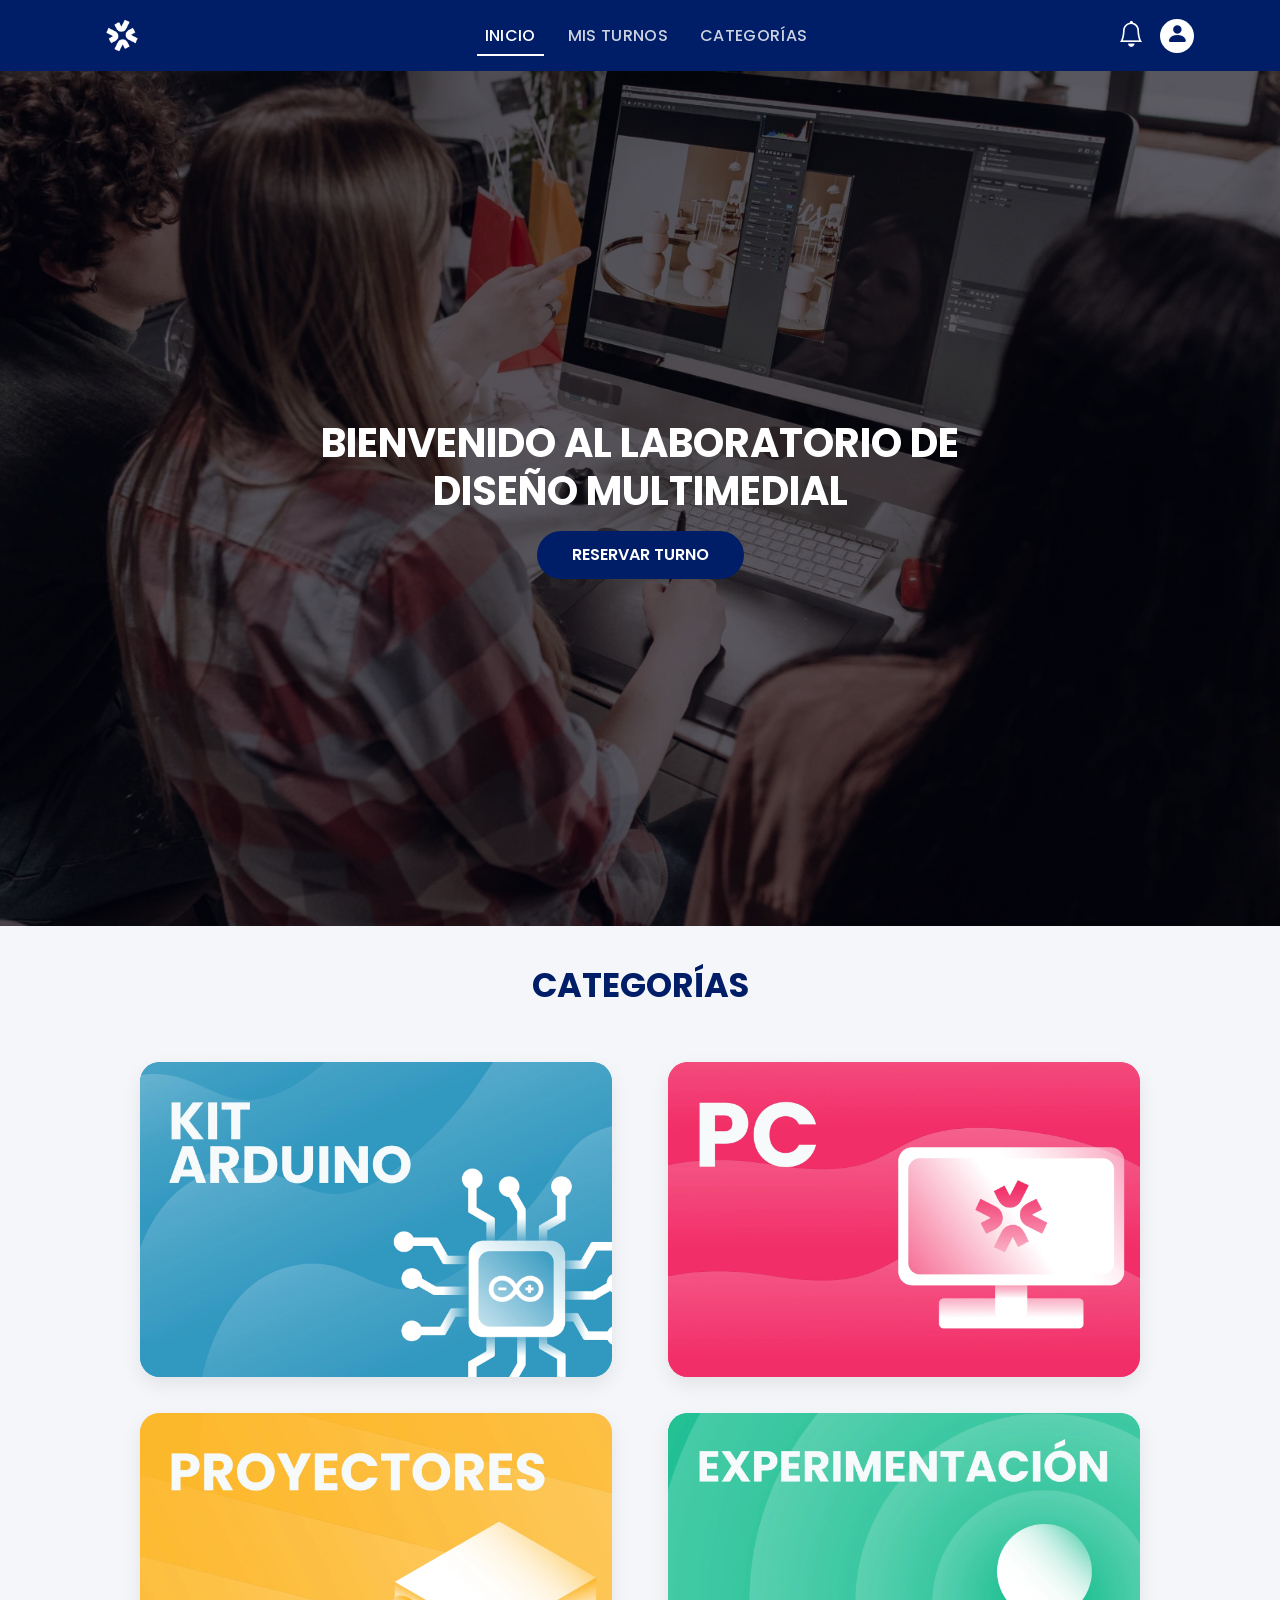
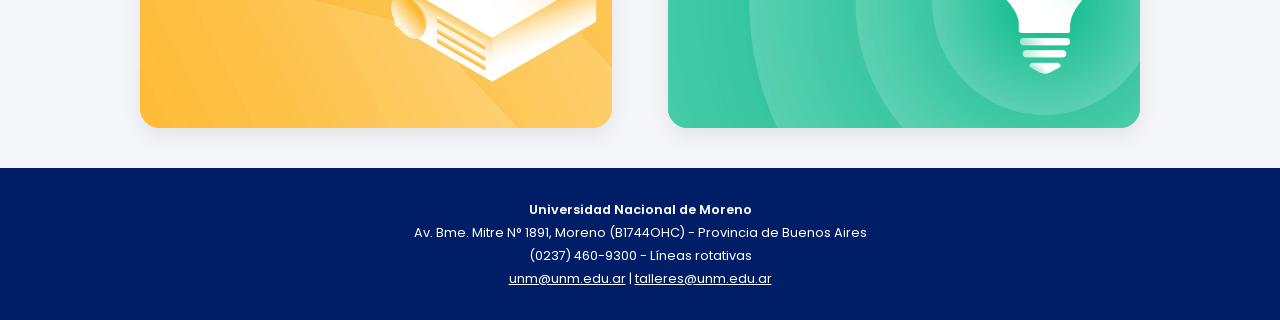
==== commit 328dcec8: "Update index.html" ====
--- a/index.html
+++ b/index.html
@@ -4,6 +4,8 @@
 <head>
     <meta charset="UTF-8">
     <meta name="viewport" content="width=device-width, initial-scale=1.0">
+    <script src="sesion.js"></script>
+    <script>Sesion.requerir('alumno');</script>
     <!-- CSS de Bootstrap 5.3 -->
     <link href="https://cdn.jsdelivr.net/npm/bootstrap@5.3.3/dist/css/bootstrap.min.css" rel="stylesheet"
         integrity="sha384-QWTKZyjpPEjISv5WaRU9OFeRpok6YctnYmDr5pNlyT2bRjXh0JMhjY6hW+ALEwIH" crossorigin="anonymous">
@@ -92,7 +94,7 @@
         <!-- Seccion Hero con imagen de fondo y texto superpuesto -->
         <div class="hero-section">
             <div class="container text-center text-white">
-                <h1 class="fw-bold mb-3">BIENVENIDO AL LABORATORIO <br>DE DISEÑO MULTIMEDIAL</h1>
+                <h1 class="fw-bold mb-3">BIENVENIDO AL LABORATORIO DE <br> DISEÑO MULTIMEDIAL</h1>
                 <a href="#categorias" class="btn btn-custom-reservar">RESERVAR TURNO</a>
             </div>
         </div>
@@ -235,7 +237,7 @@
     </div>
 
     <!-- FOOTER -->
-    <footer class="mt-5 footer-talleres text-center">
+    <footer class="footer-talleres text-center">
         <p class="fw-semibold mb-1">Universidad Nacional de Moreno</p>
         <p class="mb-1">Av. Bme. Mitre N° 1891, Moreno (B1744OHC) - Provincia de Buenos Aires</p>
         <p class="mb-1">(0237) 460-9300 - Líneas rotativas</p>
@@ -252,4 +254,4 @@
     <script src="navbar.js"></script>
 </body>
 
-</html>+</html>
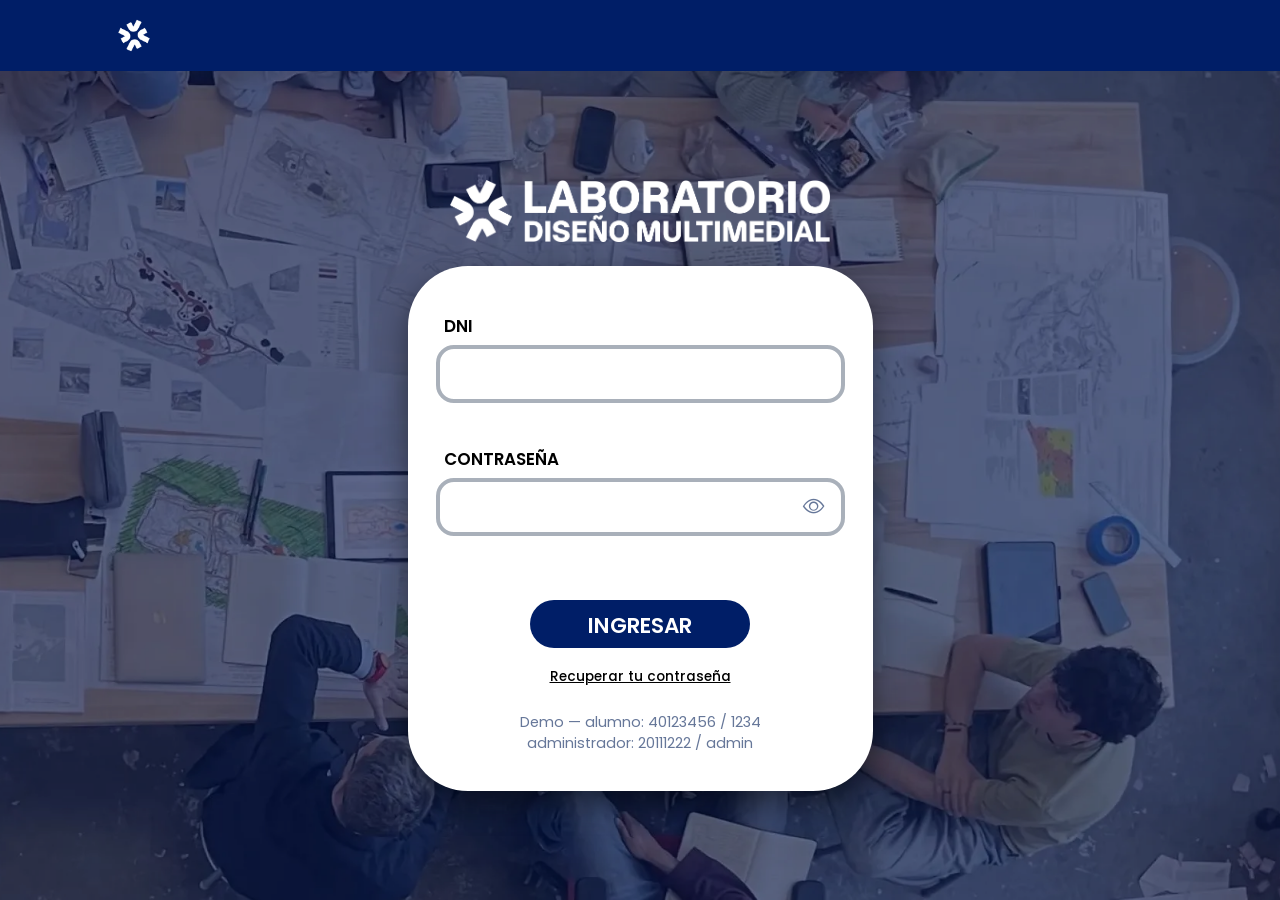
==== commit cf727f58: "Add files via upload" ====
--- a/index.html
+++ b/index.html
@@ -254,4 +254,4 @@
     <script src="navbar.js"></script>
 </body>
 
-</html>
+</html>
--- a/style.css
+++ b/style.css
@@ -1800,4 +1800,35 @@
 #modalDetalles .btn-turno { padding: 8px 36px; }
 @media (max-width: 767.98px) {
     #modalDetalles .det-img-box { max-width: 140px; }
-}+}
+
+
+/* Login: el botón es un submit */
+#btnIngresar { width: auto !important; min-width: 220px; padding-inline: 2rem; }
+
+/* Panel de encargado */
+.admin-grilla { display: grid; grid-template-columns: repeat(3, minmax(0, 1fr)); gap: 1.5rem; margin-top: 2rem; }
+.admin-card {
+    display: flex; flex-direction: column; gap: 0.4rem; padding: 1.5rem;
+    background: var(--color-blanco); color: var(--color-texto); text-decoration: none;
+    border: 2px solid var(--color-principal); border-radius: 20px;
+    transition: background-color 0.2s ease, color 0.2s ease;
+}
+.admin-card i { font-size: 2rem; }
+.admin-card strong { font-size: 1.15rem; }
+.admin-card .dato { font-size: 0.9rem; }
+.admin-card:hover, .admin-card:focus-visible { background: var(--color-principal); color: var(--color-blanco); }
+.admin-vista-cab { display: flex; align-items: center; justify-content: space-between; flex-wrap: wrap; gap: 1rem; margin-bottom: 1.25rem; }
+.admin-vista-cab h3:focus { outline: none; }
+.panel-caja { background: var(--color-blanco); border: 2px solid #dde3ee; border-radius: 20px; padding: 1.5rem 1.75rem; }
+.reporte-item.sin-leer { border-color: var(--color-principal); background: #EEF3FF; }
+.tabla-admin { width: 100%; min-width: 560px; background: var(--color-blanco); border-radius: 16px; overflow: hidden; border-collapse: collapse; }
+.tabla-admin th { background: var(--color-principal); color: var(--color-blanco); font-size: 0.85rem; font-weight: 600; padding: 0.75rem 1rem; text-align: left; }
+.tabla-admin td { padding: 0.75rem 1rem; border-top: 1px solid #e6eaf2; font-size: 0.9rem; }
+@media (max-width: 767.98px) { .admin-grilla { grid-template-columns: 1fr; gap: 1rem; } .panel-caja { padding: 1.1rem; } }
+
+
+/* Login: logotipo sobre la tarjeta */
+.login-contenedor { position: relative; display: flex; flex-direction: column; align-items: center; gap: 1.5rem; width: 100%; max-width: 465px; }
+.login-logo { width: 100%; max-width: 380px; height: auto; }
+@media (max-width: 575.98px) { .login-logo { max-width: 280px; } .login-contenedor { gap: 1rem; } }
